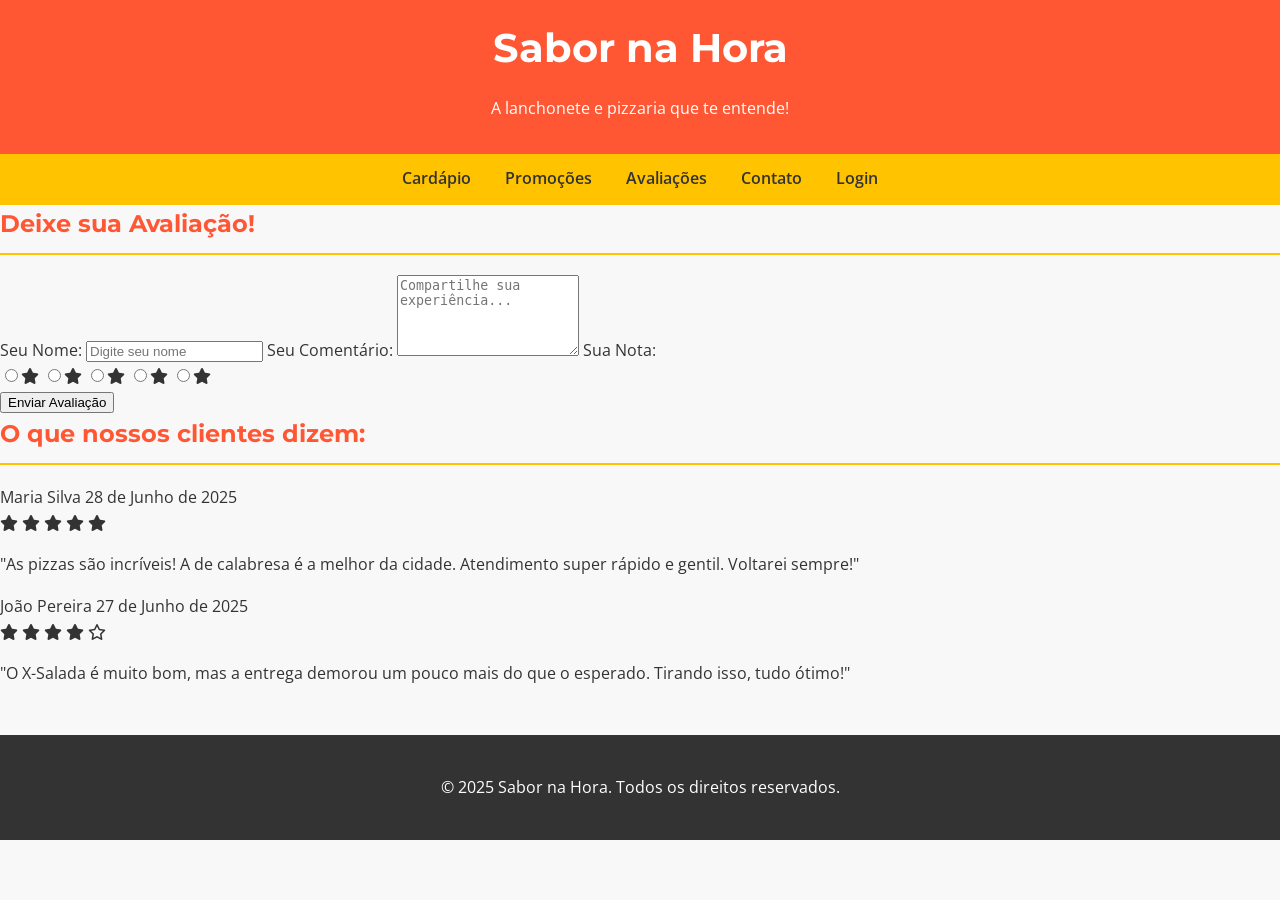
==== avaliacoes.html @ d3ab957b "Create avaliacoes.html" ====
<!DOCTYPE html>
<html lang="pt-BR">
<head>
    <meta charset="UTF-8">
    <meta name="viewport" content="width=device-width, initial-scale=1.0">
    <title>Sabor na Hora - Avaliações</title>
    <link rel="stylesheet" href="style.css">
    <link href="https://fonts.googleapis.com/css2?family=Montserrat:wght@400;700&family=Open+Sans:wght@400;600&display=swap" rel="stylesheet">
    <link rel="stylesheet" href="https://cdnjs.cloudflare.com/ajax/libs/font-awesome/6.0.0-beta3/css/all.min.css"> </head>
<body>
    <header>
        <h1>Sabor na Hora</h1>
        <p>A lanchonete e pizzaria que te entende!</p>
    </header>

    <nav>
        <ul>
            <li><a href="index.html#cardapio">Cardápio</a></li>
            <li><a href="index.html#promocoes">Promoções</a></li>
            <li><a href="avaliacoes.html">Avaliações</a></li>
            <li><a href="index.html#contato">Contato</a></li>
            <li><a href="index.html#login">Login</a></li>
        </ul>
    </nav>

    <div class="reviews-section">
        <h2>Deixe sua Avaliação!</h2>
        <div class="review-form">
            <label for="reviewerName">Seu Nome:</label>
            <input type="text" id="reviewerName" placeholder="Digite seu nome" required>

            <label for="reviewComment">Seu Comentário:</label>
            <textarea id="reviewComment" placeholder="Compartilhe sua experiência..." rows="5" required></textarea>

            <label>Sua Nota:</label>
            <div class="rating-stars">
                <input type="radio" id="star5" name="rating" value="5"><label for="star5" class="fa-solid fa-star"></label>
                <input type="radio" id="star4" name="rating" value="4"><label for="star4" class="fa-solid fa-star"></label>
                <input type="radio" id="star3" name="rating" value="3"><label for="star3" class="fa-solid fa-star"></label>
                <input type="radio" id="star2" name="rating" value="2"><label for="star2" class="fa-solid fa-star"></label>
                <input type="radio" id="star1" name="rating" value="1"><label for="star1" class="fa-solid fa-star"></label>
            </div>

            <button class="submit-review-btn">Enviar Avaliação</button>
        </div>

        <h2>O que nossos clientes dizem:</h2>
        <div id="existing-reviews">
            <div class="review-item">
                <div class="review-header">
                    <span class="reviewer-name">Maria Silva</span>
                    <span class="review-date">28 de Junho de 2025</span>
                </div>
                <div class="review-rating">
                    <span class="star fa-solid fa-star"></span>
                    <span class="star fa-solid fa-star"></span>
                    <span class="star fa-solid fa-star"></span>
                    <span class="star fa-solid fa-star"></span>
                    <span class="star fa-solid fa-star"></span>
                </div>
                <p class="review-comment">"As pizzas são incríveis! A de calabresa é a melhor da cidade. Atendimento super rápido e gentil. Voltarei sempre!"</p>
            </div>

            <div class="review-item">
                <div class="review-header">
                    <span class="reviewer-name">João Pereira</span>
                    <span class="review-date">27 de Junho de 2025</span>
                </div>
                <div class="review-rating">
                    <span class="star fa-solid fa-star"></span>
                    <span class="star fa-solid fa-star"></span>
                    <span class="star fa-solid fa-star"></span>
                    <span class="star fa-solid fa-star"></span>
                    <span class="star fa-regular fa-star"></span> </div>
                <p class="review-comment">"O X-Salada é muito bom, mas a entrega demorou um pouco mais do que o esperado. Tirando isso, tudo ótimo!"</p>
            </div>
        </div>
    </div>

    <footer>
        <p>&copy; 2025 Sabor na Hora. Todos os direitos reservados.</p>
    </footer>

    <script>
        // Lógica JavaScript SIMULADA para envio de avaliação
        document.querySelector('.submit-review-btn').addEventListener('click', () => {
            const name = document.getElementById('reviewerName').value;
            const comment = document.getElementById('reviewComment').value;
            const rating = document.querySelector('input[name="rating"]:checked');

            if (name && comment && rating) {
                alert(`Avaliação de ${name} com nota ${rating.value} enviada! (Em um sistema real, isso seria salvo no backend)`);
                // Em um sistema real, os dados seriam enviados para o backend
                document.getElementById('reviewerName').value = '';
                document.getElementById('reviewComment').value = '';
                if (rating) rating.checked = false; // Desmarca a estrela
                // O ideal seria recarregar as avaliações do backend
            } else {
                alert('Por favor, preencha todos os campos e selecione uma nota para a avaliação.');
            }
        });
    </script>
</body>
</html>
---- style.css ----
/* Estilos CSS */
:root {
    --cor-principal: #FF5733; /* Laranja avermelhado, vibrante */
    --cor-secundaria: #FFC300; /* Amarelo quente */
    --cor-fundo: #F8F8F8; /* Cinza claro, quase branco */
    --cor-texto: #333; /* Cinza escuro para texto */
    --cor-card-fundo: #FFF; /* Branco para cards */
    --sombra-leve: 0 4px 8px rgba(0,0,0,0.1);
}

body {
    font-family: 'Open Sans', sans-serif;
    margin: 0;
    padding: 0;
    background-color: var(--cor-fundo);
    color: var(--cor-texto);
    line-height: 1.6;
}

header {
    background-color: var(--cor-principal);
    color: white;
    padding: 1rem 0;
    text-align: center;
    box-shadow: var(--sombra-leve);
}

header h1 {
    font-family: 'Montserrat', sans-serif;
    margin: 0;
    font-size: 2.5rem;
}

nav {
    background-color: var(--cor-secundaria);
    padding: 0.8rem 0;
    text-align: center;
}

nav ul {
    list-style: none;
    padding: 0;
    margin: 0;
}

nav ul li {
    display: inline-block;
    margin: 0 15px;
}

nav ul li a {
    color: var(--cor-texto);
    text-decoration: none;
    font-weight: 600;
    transition: color 0.3s ease;
}

nav ul li a:hover {
    color: var(--cor-principal);
}

.container {
    width: 90%;
    max-width: 1200px;
    margin: 2rem auto;
    display: flex;
    flex-wrap: wrap;
    gap: 20px;
}

.main-content {
    flex: 3;
    min-width: 60%;
}

.sidebar {
    flex: 1;
    min-width: 300px;
    background-color: var(--cor-card-fundo);
    padding: 20px;
    border-radius: 8px;
    box-shadow: var(--sombra-leve);
    position: sticky;
    top: 20px; /* Para fixar a barra lateral na rolagem */
}

h2 {
    font-family: 'Montserrat', sans-serif;
    color: var(--cor-principal);
    border-bottom: 2px solid var(--cor-secundaria);
    padding-bottom: 10px;
    margin-top: 0;
}

.category {
    margin-bottom: 30px;
}

.menu-item {
    display: flex;
    background-color: var(--cor-card-fundo);
    margin-bottom: 15px;
    padding: 15px;
    border-radius: 8px;
    box-shadow: var(--sombra-leve);
    align-items: center;
    gap: 15px;
}

.menu-item img {
    width: 100px;
    height: 100px;
    object-fit: cover;
    border-radius: 4px;
}

.item-details {
    flex-grow: 1;
}

.item-details h3 {
    margin: 0 0 5px 0;
    color: var(--cor-texto);
}

.item-details p {
    margin: 0 0 10px 0;
    font-size: 0.9em;
    color: #666;
}

.item-price {
    font-weight: bold;
    color: var(--cor-principal);
    font-size: 1.1em;
    text-align: right;
    white-space: nowrap; /* Impede que o preço quebre linha */
}

.add-to-cart-btn {
    background-color: var(--cor-principal);
    color: white;
    border: none;
    padding: 8px 15px;
    border-radius: 5px;
    cursor: pointer;
    font-size: 0.9em;
    transition: background-color 0.3s ease;
}

.add-to-cart-btn:hover {
    background-color: #e04a2c;
}

.cart-item {
    display: flex;
    justify-content: space-between;
    align-items: center;
    margin-bottom: 10px;
    padding-bottom: 10px;
    border-bottom: 1px dashed #eee;
}

.cart-item:last-child {
    border-bottom: none;
}

.cart-total {
    text-align: right;
    font-size: 1.2em;
    font-weight: bold;
    margin-top: 20px;
    color: var(--cor-principal);
}

.checkout-btn {
    background-color: var(--cor-principal);
    color: white;
    border: none;
    width: 100%;
    padding: 15px;
    border-radius: 8px;
    cursor: pointer;
    font-size: 1.1em;
    font-weight: bold;
    margin-top: 20px;
    transition: background-color 0.3s ease;
}

.checkout-btn:hover {
    background-color: #e04a2c;
}

footer {
    background-color: var(--cor-texto);
    color: white;
    text-align: center;
    padding: 1.5rem 0;
    margin-top: 3rem;
}

/* Responsividade Básica */
@media (max-width: 768px) {
    .container {
        flex-direction: column;
        margin: 1rem auto;
    }
    .main-content, .sidebar {
        min-width: 100%;
    }
    .sidebar {
        position: static; /* Desativar sticky em telas pequenas */
        margin-top: 20px;
    }
    header h1 {
        font-size: 2rem;
    }
}
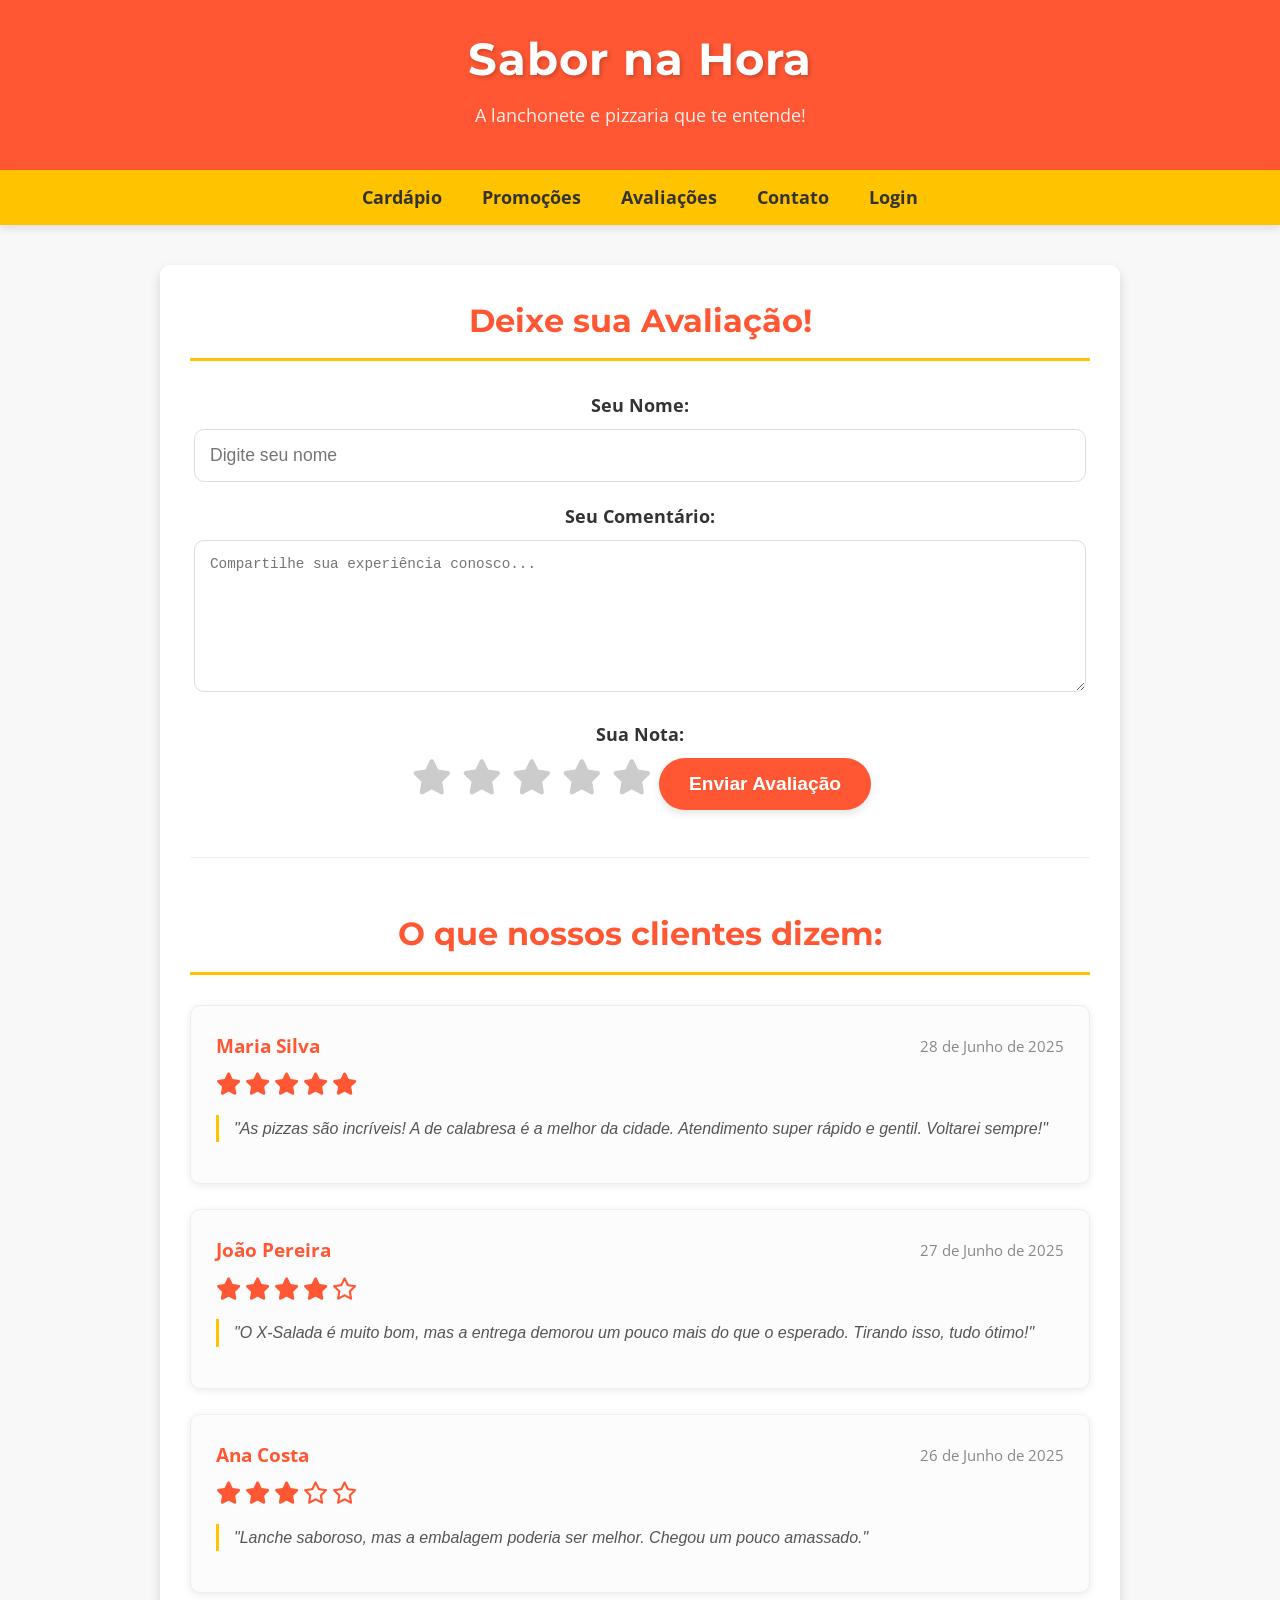
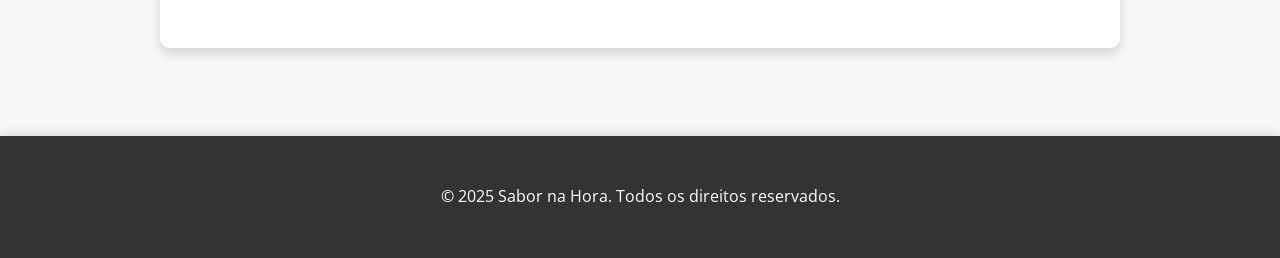
==== commit eb3f9450: "Update avaliacoes.html" ====
--- a/avaliacoes.html
+++ b/avaliacoes.html
@@ -30,7 +30,7 @@
             <input type="text" id="reviewerName" placeholder="Digite seu nome" required>
 
             <label for="reviewComment">Seu Comentário:</label>
-            <textarea id="reviewComment" placeholder="Compartilhe sua experiência..." rows="5" required></textarea>
+            <textarea id="reviewComment" placeholder="Compartilhe sua experiência conosco..." rows="5" required></textarea>
 
             <label>Sua Nota:</label>
             <div class="rating-stars">
@@ -74,6 +74,21 @@
                     <span class="star fa-regular fa-star"></span> </div>
                 <p class="review-comment">"O X-Salada é muito bom, mas a entrega demorou um pouco mais do que o esperado. Tirando isso, tudo ótimo!"</p>
             </div>
+
+            <div class="review-item">
+                <div class="review-header">
+                    <span class="reviewer-name">Ana Costa</span>
+                    <span class="review-date">26 de Junho de 2025</span>
+                </div>
+                <div class="review-rating">
+                    <span class="star fa-solid fa-star"></span>
+                    <span class="star fa-solid fa-star"></span>
+                    <span class="star fa-solid fa-star"></span>
+                    <span class="star fa-regular fa-star"></span>
+                    <span class="star fa-regular fa-star"></span>
+                </div>
+                <p class="review-comment">"Lanche saboroso, mas a embalagem poderia ser melhor. Chegou um pouco amassado."</p>
+            </div>
         </div>
     </div>
 
@@ -86,14 +101,15 @@
         document.querySelector('.submit-review-btn').addEventListener('click', () => {
             const name = document.getElementById('reviewerName').value;
             const comment = document.getElementById('reviewComment').value;
-            const rating = document.querySelector('input[name="rating"]:checked');
+            const ratingInput = document.querySelector('input[name="rating"]:checked');
+            const ratingValue = ratingInput ? ratingInput.value : null;
 
-            if (name && comment && rating) {
-                alert(`Avaliação de ${name} com nota ${rating.value} enviada! (Em um sistema real, isso seria salvo no backend)`);
+            if (name && comment && ratingValue) {
+                alert(`Avaliação de ${name} com nota ${ratingValue} enviada! (Em um sistema real, isso seria salvo no backend)`);
                 // Em um sistema real, os dados seriam enviados para o backend
                 document.getElementById('reviewerName').value = '';
                 document.getElementById('reviewComment').value = '';
-                if (rating) rating.checked = false; // Desmarca a estrela
+                if (ratingInput) ratingInput.checked = false; // Desmarca a estrela
                 // O ideal seria recarregar as avaliações do backend
             } else {
                 alert('Por favor, preencha todos os campos e selecione uma nota para a avaliação.');
--- a/style.css
+++ b/style.css
@@ -1,4 +1,4 @@
-/* Estilos CSS */
+/* Variáveis de cores e sombras */
 :root {
     --cor-principal: #FF5733; /* Laranja avermelhado, vibrante */
     --cor-secundaria: #FFC300; /* Amarelo quente */
@@ -6,8 +6,11 @@
     --cor-texto: #333; /* Cinza escuro para texto */
     --cor-card-fundo: #FFF; /* Branco para cards */
     --sombra-leve: 0 4px 8px rgba(0,0,0,0.1);
-}
-
+    --sombra-media: 0 6px 12px rgba(0,0,0,0.15);
+    --sombra-forte: 0 10px 20px rgba(0,0,0,0.2);
+}
+
+/* Estilos globais do corpo */
 body {
     font-family: 'Open Sans', sans-serif;
     margin: 0;
@@ -15,103 +18,149 @@
     background-color: var(--cor-fundo);
     color: var(--cor-texto);
     line-height: 1.6;
-}
-
+    display: flex;
+    flex-direction: column;
+    min-height: 100vh; /* Garante que o footer fique no final */
+}
+
+/* Cabeçalho */
 header {
     background-color: var(--cor-principal);
     color: white;
-    padding: 1rem 0;
+    padding: 1.5rem 0;
     text-align: center;
-    box-shadow: var(--sombra-leve);
+    box-shadow: var(--sombra-media);
 }
 
 header h1 {
     font-family: 'Montserrat', sans-serif;
     margin: 0;
-    font-size: 2.5rem;
-}
-
+    font-size: 2.8rem;
+    letter-spacing: 1px;
+    text-shadow: 2px 2px 4px rgba(0,0,0,0.2);
+}
+
+header p {
+    margin-top: 5px;
+    font-size: 1.1rem;
+    opacity: 0.9;
+}
+
+/* Navegação */
 nav {
     background-color: var(--cor-secundaria);
     padding: 0.8rem 0;
     text-align: center;
+    box-shadow: var(--sombra-leve);
 }
 
 nav ul {
     list-style: none;
     padding: 0;
     margin: 0;
+    display: flex;
+    justify-content: center;
+    flex-wrap: wrap;
 }
 
 nav ul li {
-    display: inline-block;
-    margin: 0 15px;
+    margin: 0 20px;
 }
 
 nav ul li a {
     color: var(--cor-texto);
     text-decoration: none;
-    font-weight: 600;
-    transition: color 0.3s ease;
+    font-weight: 700;
+    font-size: 1.1rem;
+    padding: 5px 0;
+    transition: color 0.3s ease, border-bottom 0.3s ease;
 }
 
 nav ul li a:hover {
     color: var(--cor-principal);
-}
-
+    border-bottom: 2px solid var(--cor-principal);
+}
+
+/* Container principal (para cardápio e carrinho) */
 .container {
     width: 90%;
-    max-width: 1200px;
-    margin: 2rem auto;
+    max-width: 1300px;
+    margin: 2.5rem auto;
     display: flex;
     flex-wrap: wrap;
-    gap: 20px;
-}
-
+    gap: 30px;
+    flex-grow: 1;
+}
+
+/* Barra Lateral (Meu Pedido) - AGORA À ESQUERDA */
+.sidebar {
+    flex: 1;
+    min-width: 320px;
+    background-color: var(--cor-card-fundo);
+    padding: 25px;
+    border-radius: 10px;
+    box-shadow: var(--sombra-media);
+    position: sticky;
+    top: 30px;
+    align-self: flex-start;
+    order: -1; /* Coloca a sidebar à esquerda em layouts flexíveis */
+    animation: fadeIn 0.8s ease-out; /* Adiciona uma pequena animação */
+}
+
+/* Conteúdo Principal (Cardápio) */
 .main-content {
     flex: 3;
-    min-width: 60%;
-}
-
-.sidebar {
-    flex: 1;
-    min-width: 300px;
-    background-color: var(--cor-card-fundo);
-    padding: 20px;
-    border-radius: 8px;
-    box-shadow: var(--sombra-leve);
-    position: sticky;
-    top: 20px; /* Para fixar a barra lateral na rolagem */
-}
-
+    min-width: 65%;
+}
+
+/* Animação para elementos que aparecem */
+@keyframes fadeIn {
+    from { opacity: 0; transform: translateY(10px); }
+    to { opacity: 1; transform: translateY(0); }
+}
+
+/* Títulos das seções */
 h2 {
     font-family: 'Montserrat', sans-serif;
     color: var(--cor-principal);
-    border-bottom: 2px solid var(--cor-secundaria);
-    padding-bottom: 10px;
+    border-bottom: 3px solid var(--cor-secundaria);
+    padding-bottom: 12px;
     margin-top: 0;
-}
-
+    font-size: 2rem;
+    text-align: center; /* Centraliza títulos */
+    margin-bottom: 30px;
+}
+
+/* Categorias do cardápio */
 .category {
-    margin-bottom: 30px;
-}
-
+    margin-bottom: 40px;
+}
+
+/* Itens do menu */
 .menu-item {
     display: flex;
     background-color: var(--cor-card-fundo);
-    margin-bottom: 15px;
-    padding: 15px;
-    border-radius: 8px;
+    margin-bottom: 20px;
+    padding: 20px;
+    border-radius: 10px;
     box-shadow: var(--sombra-leve);
     align-items: center;
-    gap: 15px;
+    gap: 20px;
+    transition: transform 0.2s ease, box-shadow 0.2s ease;
+}
+
+.menu-item:hover {
+    transform: translateY(-5px);
+    box-shadow: var(--sombra-media);
 }
 
 .menu-item img {
-    width: 100px;
-    height: 100px;
+    width: 120px;
+    height: 120px;
     object-fit: cover;
-    border-radius: 4px;
+    border-radius: 8px;
+    border: 1px solid #eee;
+    flex-shrink: 0; /* Impede a imagem de encolher */
 }
 
 .item-details {
@@ -119,46 +168,60 @@
 }
 
 .item-details h3 {
-    margin: 0 0 5px 0;
+    margin: 0 0 8px 0;
     color: var(--cor-texto);
+    font-size: 1.4rem;
 }
 
 .item-details p {
-    margin: 0 0 10px 0;
-    font-size: 0.9em;
+    margin: 0 0 12px 0;
+    font-size: 1em;
     color: #666;
 }
 
 .item-price {
     font-weight: bold;
     color: var(--cor-principal);
-    font-size: 1.1em;
+    font-size: 1.3em;
     text-align: right;
-    white-space: nowrap; /* Impede que o preço quebre linha */
-}
-
-.add-to-cart-btn {
+    white-space: nowrap;
+    min-width: 80px;
+}
+
+/* Botões de ação */
+.add-to-cart-btn, .checkout-btn, .submit-review-btn {
     background-color: var(--cor-principal);
     color: white;
     border: none;
-    padding: 8px 15px;
-    border-radius: 5px;
+    padding: 10px 20px;
+    border-radius: 8px;
     cursor: pointer;
-    font-size: 0.9em;
-    transition: background-color 0.3s ease;
-}
-
-.add-to-cart-btn:hover {
+    font-size: 1em;
+    font-weight: bold;
+    transition: background-color 0.3s ease, transform 0.1s ease;
+}
+
+.add-to-cart-btn:hover, .checkout-btn:hover, .submit-review-btn:hover {
     background-color: #e04a2c;
-}
-
+    transform: translateY(-2px);
+}
+
+.checkout-btn {
+    width: 100%;
+    padding: 18px;
+    margin-top: 25px;
+    font-size: 1.2em;
+}
+
+/* Itens do carrinho */
 .cart-item {
     display: flex;
     justify-content: space-between;
     align-items: center;
-    margin-bottom: 10px;
-    padding-bottom: 10px;
-    border-bottom: 1px dashed #eee;
+    margin-bottom: 12px;
+    padding-bottom: 12px;
+    border-bottom: 1px dashed #ddd;
+    font-size: 1.05em;
 }
 
 .cart-item:last-child {
@@ -167,52 +230,320 @@
 
 .cart-total {
     text-align: right;
-    font-size: 1.2em;
+    font-size: 1.5em;
     font-weight: bold;
-    margin-top: 20px;
+    margin-top: 25px;
     color: var(--cor-principal);
-}
-
-.checkout-btn {
+    padding-top: 15px;
+    border-top: 2px solid var(--cor-secundaria);
+}
+
+/* Barra de Pesquisa MELHORADA */
+.search-bar {
+    margin-bottom: 40px;
+    display: flex;
+    position: relative; /* Para posicionar o ícone */
+    box-shadow: var(--sombra-leve);
+    border-radius: 10px;
+    overflow: hidden; /* Garante que a sombra fique dentro do limite */
+}
+
+.search-bar input[type="text"] {
+    flex-grow: 1;
+    padding: 15px 50px 15px 20px; /* Padding para o ícone */
+    border: none; /* Remove borda padrão */
+    font-size: 1.1em;
+    background-color: var(--cor-card-fundo);
+    color: var(--cor-texto);
+}
+
+.search-bar input[type="text"]::placeholder {
+    color: #999;
+}
+
+.search-bar input[type="text"]:focus {
+    outline: none;
+    box-shadow: inset 0 0 0 2px var(--cor-principal); /* Borda interna no foco */
+}
+
+.search-bar button {
     background-color: var(--cor-principal);
     color: white;
     border: none;
-    width: 100%;
-    padding: 15px;
-    border-radius: 8px;
+    padding: 15px 25px;
     cursor: pointer;
     font-size: 1.1em;
     font-weight: bold;
-    margin-top: 20px;
     transition: background-color 0.3s ease;
-}
-
-.checkout-btn:hover {
+    display: flex;
+    align-items: center;
+    justify-content: center;
+}
+
+.search-bar button:hover {
     background-color: #e04a2c;
 }
 
+/* Ícone de pesquisa dentro do input (opcional, mas legal!) */
+.search-bar .fa-search {
+    position: absolute;
+    right: 80px; /* Ajusta conforme o padding do botão */
+    top: 50%;
+    transform: translateY(-50%);
+    color: #999;
+    font-size: 1.2em;
+    pointer-events: none; /* Garante que o clique passe para o input */
+}
+.search-bar button .fa-search { /* Ícone dentro do botão, se preferir */
+    position: static;
+    transform: none;
+    margin-right: 8px;
+    color: white;
+}
+
+
+/* Estilos para a página de Avaliações MELHORADOS */
+.reviews-section {
+    width: 90%;
+    max-width: 900px;
+    margin: 2.5rem auto;
+    background-color: var(--cor-card-fundo);
+    padding: 30px;
+    border-radius: 10px;
+    box-shadow: var(--sombra-media);
+    flex-grow: 1;
+}
+
+.review-form {
+    margin-bottom: 50px;
+    padding-bottom: 40px;
+    border-bottom: 1px solid #eee;
+    text-align: center; /* Centraliza o formulário */
+}
+
+.review-form label {
+    display: block;
+    margin-bottom: 10px;
+    font-weight: bold;
+    color: var(--cor-texto);
+    font-size: 1.1em;
+}
+
+.review-form input[type="text"],
+.review-form textarea {
+    width: calc(100% - 40px); /* Ajusta o padding e borda */
+    padding: 15px;
+    margin-bottom: 20px;
+    border: 1px solid #ddd;
+    border-radius: 10px;
+    font-size: 1.1em;
+    transition: border-color 0.3s ease, box-shadow 0.3s ease;
+}
+
+.review-form input[type="text"]:focus,
+.review-form textarea:focus {
+    border-color: var(--cor-principal);
+    box-shadow: 0 0 0 3px rgba(255, 87, 51, 0.2);
+    outline: none;
+}
+
+.review-form textarea {
+    resize: vertical;
+    min-height: 120px;
+}
+
+.rating-stars {
+    margin-bottom: 20px;
+    display: inline-block; /* Para centralizar as estrelas */
+}
+
+.rating-stars label {
+    display: inline-block;
+    cursor: pointer;
+    font-size: 2.2em; /* Estrelas maiores */
+    color: #ccc; /* Estrela vazia */
+    margin: 0 3px;
+    transition: color 0.2s ease;
+}
+
+.rating-stars label:hover,
+.rating-stars label:hover ~ label,
+.rating-stars input[type="radio"]:checked ~ label {
+    color: var(--cor-principal); /* Estrela preenchida */
+}
+
+/* Esconder os radios padrão */
+.rating-stars input[type="radio"] {
+    display: none;
+}
+
+.submit-review-btn {
+    padding: 15px 30px;
+    font-size: 1.2em;
+    border-radius: 50px; /* Botão mais arredondado */
+    box-shadow: var(--sombra-leve);
+}
+
+
+.review-item {
+    background-color: #fcfcfc;
+    border: 1px solid #eee;
+    border-radius: 10px;
+    padding: 25px;
+    margin-bottom: 25px;
+    box-shadow: 0 2px 8px rgba(0,0,0,0.08);
+    animation: fadeIn 0.8s ease-out;
+}
+
+.review-header {
+    display: flex;
+    justify-content: space-between;
+    align-items: center;
+    margin-bottom: 12px;
+}
+
+.reviewer-name {
+    font-weight: bold;
+    color: var(--cor-principal);
+    font-size: 1.2em;
+    text-transform: capitalize; /* Primeira letra maiúscula */
+}
+
+.review-date {
+    font-size: 0.95em;
+    color: #888;
+}
+
+.review-rating {
+    margin-bottom: 10px;
+}
+.review-rating .star {
+    color: var(--cor-principal);
+    font-size: 1.4em;
+}
+
+.review-comment {
+    margin-top: 15px;
+    color: #555;
+    line-height: 1.7;
+    border-left: 3px solid var(--cor-secundaria);
+    padding-left: 15px;
+    font-style: italic;
+}
+
+/* Rodapé */
 footer {
     background-color: var(--cor-texto);
     color: white;
     text-align: center;
-    padding: 1.5rem 0;
+    padding: 2rem 0;
     margin-top: 3rem;
-}
-
-/* Responsividade Básica */
-@media (max-width: 768px) {
+    box-shadow: 0 -4px 8px rgba(0,0,0,0.1);
+}
+
+/* Responsividade Aprimorada */
+@media (max-width: 1024px) {
     .container {
         flex-direction: column;
-        margin: 1rem auto;
+        gap: 25px;
+        margin: 1.5rem auto;
     }
     .main-content, .sidebar {
         min-width: 100%;
     }
     .sidebar {
-        position: static; /* Desativar sticky em telas pequenas */
-        margin-top: 20px;
+        position: static; /* Desativa sticky em telas menores */
+        margin-top: 0;
+        order: -1; /* Coloca a barra lateral antes do conteúdo principal em mobile */
     }
     header h1 {
-        font-size: 2rem;
-    }
-}
+        font-size: 2.2rem;
+    }
+    nav ul {
+        flex-direction: column;
+        gap: 10px;
+    }
+    nav ul li {
+        margin: 0;
+    }
+    nav ul li a {
+        padding: 5px 0;
+        display: block;
+    }
+    .menu-item {
+        flex-direction: column; /* Coloca imagem e detalhes em coluna */
+        text-align: center;
+    }
+    .menu-item img {
+        margin-bottom: 15px;
+    }
+    .item-details {
+        text-align: center; /* Centraliza o texto do item */
+    }
+    .item-price {
+        width: 100%;
+        text-align: center;
+        margin-top: 10px;
+    }
+    .add-to-cart-btn {
+        width: 100%;
+        margin-top: 10px;
+    }
+    .search-bar {
+        flex-direction: column;
+    }
+    .search-bar input[type="text"] {
+        padding-right: 20px; /* Remove padding extra para o ícone */
+    }
+    .search-bar .fa-search {
+        right: 20px; /* Ajusta ícone para o canto direito */
+    }
+    .search-bar button {
+        width: 100%;
+        margin-top: 10px;
+    }
+    .reviews-section {
+        padding: 20px;
+    }
+    .review-form input[type="text"],
+    .review-form textarea {
+        width: calc(100% - 30px);
+    }
+}
+
+@media (max-width: 600px) {
+    header h1 {
+        font-size: 1.8rem;
+    }
+    header p {
+        font-size: 1em;
+    }
+    h2 {
+        font-size: 1.6rem;
+    }
+    .menu-item {
+        padding: 15px;
+        gap: 10px;
+    }
+    .menu-item img {
+        width: 80px;
+        height: 80px;
+    }
+    .item-details h3 {
+        font-size: 1.2rem;
+    }
+    .item-price {
+        font-size: 1.1em;
+    }
+    .add-to-cart-btn, .checkout-btn, .submit-review-btn {
+        padding: 10px 15px;
+        font-size: 0.9em;
+    }
+    .review-form input[type="text"],
+    .review-form textarea {
+        width: calc(100% - 20px);
+    }
+    .rating-stars label {
+        font-size: 1.8em; /* Estrelas menores em telas muito pequenas */
+    }
+}
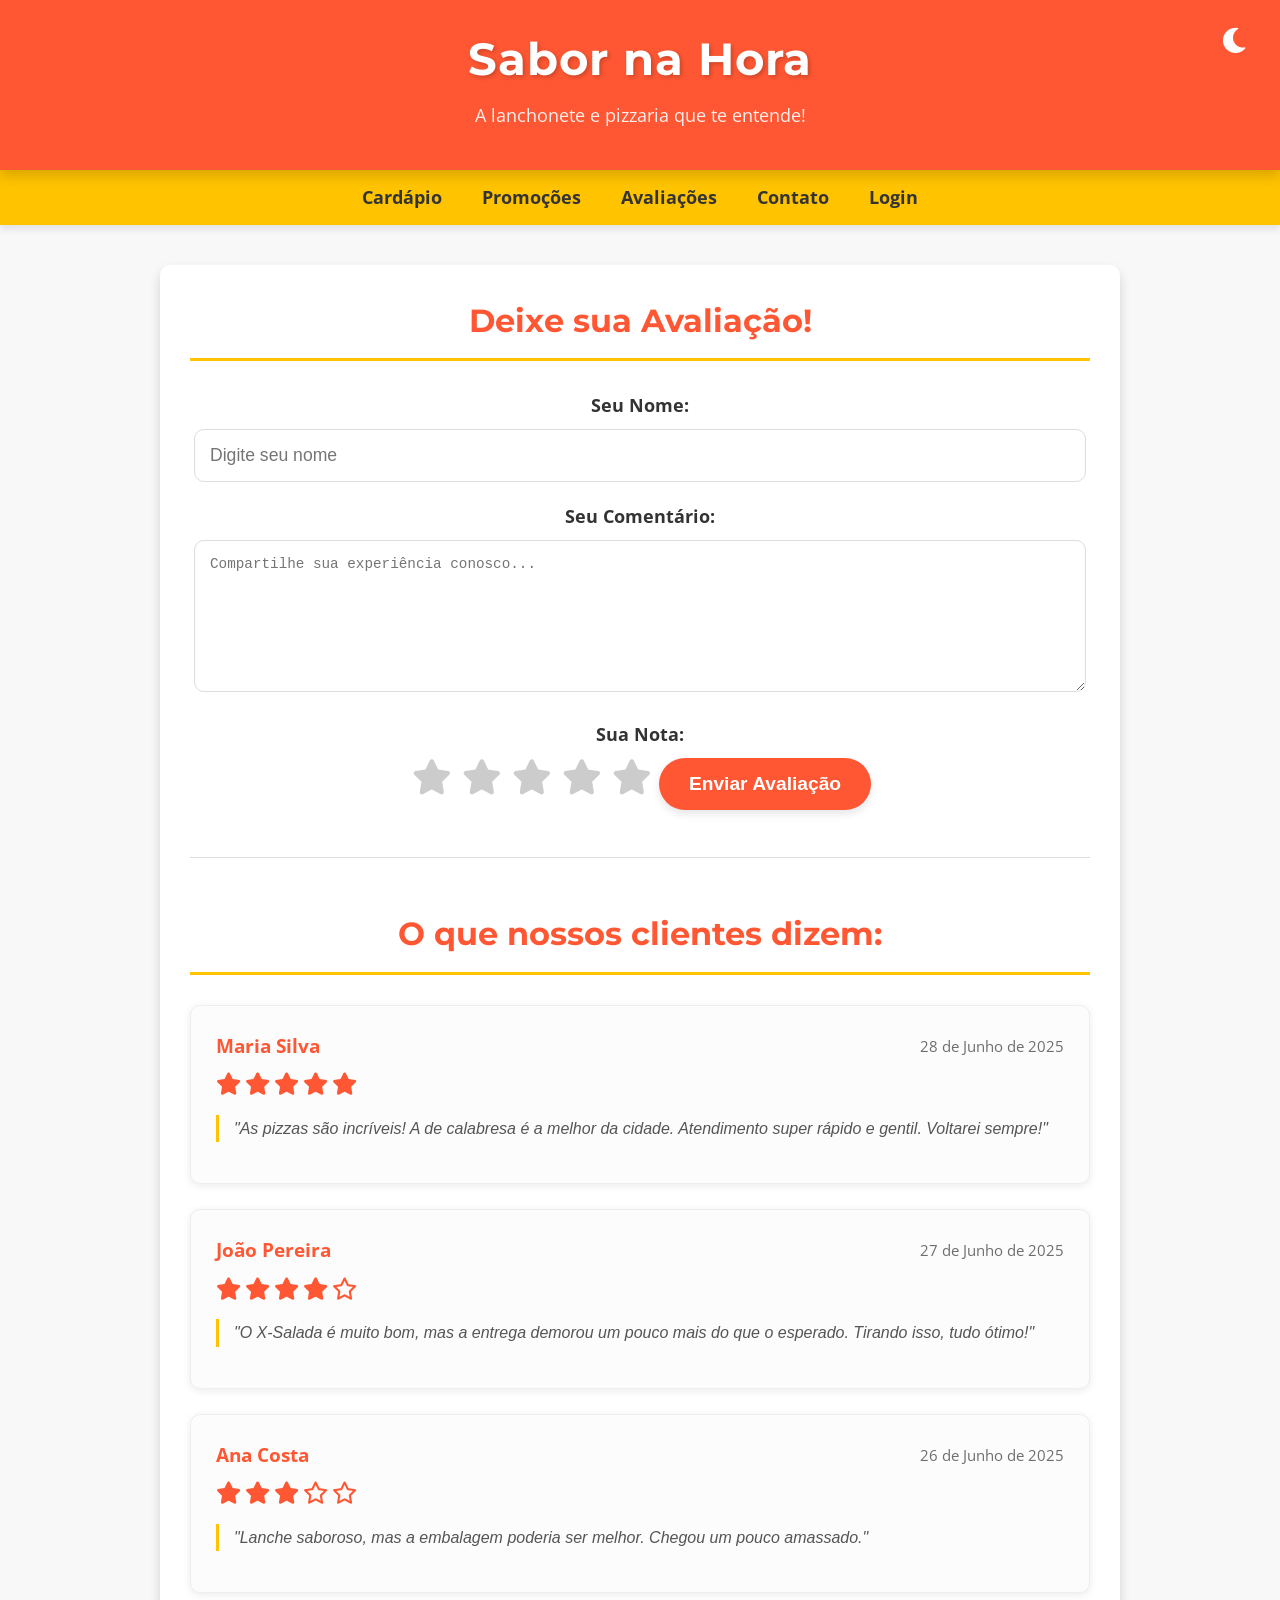
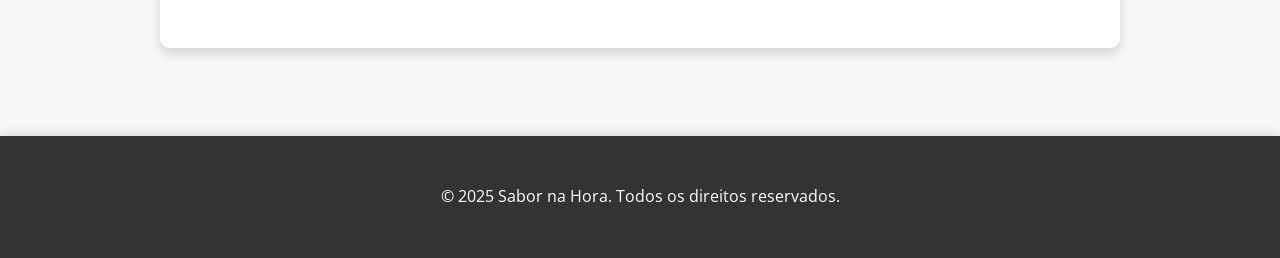
==== commit 9a26bbad: "Update avaliacoes.html" ====
--- a/avaliacoes.html
+++ b/avaliacoes.html
@@ -6,11 +6,15 @@
     <title>Sabor na Hora - Avaliações</title>
     <link rel="stylesheet" href="style.css">
     <link href="https://fonts.googleapis.com/css2?family=Montserrat:wght@400;700&family=Open+Sans:wght@400;600&display=swap" rel="stylesheet">
-    <link rel="stylesheet" href="https://cdnjs.cloudflare.com/ajax/libs/font-awesome/6.0.0-beta3/css/all.min.css"> </head>
+    <link rel="stylesheet" href="https://cdnjs.cloudflare.com/ajax/libs/font-awesome/6.0.0-beta3/css/all.min.css">
+</head>
 <body>
     <header>
         <h1>Sabor na Hora</h1>
         <p>A lanchonete e pizzaria que te entende!</p>
+        <button id="theme-toggle" class="theme-toggle-btn" aria-label="Alternar tema escuro/claro">
+            <i class="fas fa-moon"></i>
+        </button>
     </header>
 
     <nav>
@@ -71,7 +75,8 @@
                     <span class="star fa-solid fa-star"></span>
                     <span class="star fa-solid fa-star"></span>
                     <span class="star fa-solid fa-star"></span>
-                    <span class="star fa-regular fa-star"></span> </div>
+                    <span class="star fa-regular fa-star"></span>
+                </div>
                 <p class="review-comment">"O X-Salada é muito bom, mas a entrega demorou um pouco mais do que o esperado. Tirando isso, tudo ótimo!"</p>
             </div>
 
@@ -97,22 +102,97 @@
     </footer>
 
     <script>
-        // Lógica JavaScript SIMULADA para envio de avaliação
+        // Lógica JavaScript para o tema escuro (replicada para todas as páginas)
+        const themeToggleBtn = document.getElementById('theme-toggle');
+        const body = document.body;
+        const themeIcon = themeToggleBtn.querySelector('i');
+
+        const savedTheme = localStorage.getItem('theme');
+        if (savedTheme) {
+            body.classList.add(savedTheme);
+            if (savedTheme === 'dark-theme') {
+                themeIcon.classList.remove('fa-moon');
+                themeIcon.classList.add('fa-sun');
+            }
+        }
+
+        themeToggleBtn.addEventListener('click', () => {
+            body.classList.toggle('dark-theme');
+            if (body.classList.contains('dark-theme')) {
+                localStorage.setItem('theme', 'dark-theme');
+                themeIcon.classList.remove('fa-moon');
+                themeIcon.classList.add('fa-sun');
+            } else {
+                localStorage.setItem('theme', '');
+                themeIcon.classList.remove('fa-sun');
+                themeIcon.classList.add('fa-moon');
+            }
+        });
+
+        // Lógica JavaScript para enviar e exibir avaliações
         document.querySelector('.submit-review-btn').addEventListener('click', () => {
-            const name = document.getElementById('reviewerName').value;
-            const comment = document.getElementById('reviewComment').value;
+            const name = document.getElementById('reviewerName').value.trim();
+            const comment = document.getElementById('reviewComment').value.trim();
             const ratingInput = document.querySelector('input[name="rating"]:checked');
-            const ratingValue = ratingInput ? ratingInput.value : null;
-
-            if (name && comment && ratingValue) {
-                alert(`Avaliação de ${name} com nota ${ratingValue} enviada! (Em um sistema real, isso seria salvo no backend)`);
-                // Em um sistema real, os dados seriam enviados para o backend
+            const ratingValue = ratingInput ? parseInt(ratingInput.value) : 0;
+
+            if (name && comment && ratingValue > 0) {
+                // Em um sistema real, aqui você enviaria os dados para o backend.
+                // Por enquanto, vamos simular a exibição localmente.
+
+                const reviewContainer = document.getElementById('existing-reviews');
+                const newReview = document.createElement('div');
+                newReview.classList.add('review-item');
+
+                // Data atual para a avaliação
+                const today = new Date();
+                const options = { day: '2-digit', month: 'long', year: 'numeric' };
+                const formattedDate = today.toLocaleDateString('pt-BR', options);
+
+                let starsHtml = '';
+                for (let i = 0; i < 5; i++) {
+                    if (i < ratingValue) {
+                        starsHtml += '<span class="star fa-solid fa-star"></span>';
+                    } else {
+                        starsHtml += '<span class="star fa-regular fa-star"></span>';
+                    }
+                }
+
+                newReview.innerHTML = `
+                    <div class="review-header">
+                        <span class="reviewer-name">${name}</span>
+                        <span class="review-date">${formattedDate}</span>
+                    </div>
+                    <div class="review-rating">
+                        ${starsHtml}
+                    </div>
+                    <p class="review-comment">"${comment}"</p>
+                `;
+
+                // Adiciona a nova avaliação no topo
+                reviewContainer.prepend(newReview);
+
+                // Limpa o formulário
                 document.getElementById('reviewerName').value = '';
                 document.getElementById('reviewComment').value = '';
-                if (ratingInput) ratingInput.checked = false; // Desmarca a estrela
-                // O ideal seria recarregar as avaliações do backend
+                if (ratingInput) ratingInput.checked = false;
+
+                alert('Sua avaliação foi enviada com sucesso! (Visualização local)');
             } else {
-                alert('Por favor, preencha todos os campos e selecione uma nota para a avaliação.');
+                alert('Por favor, preencha seu nome, comentário e selecione uma nota para a avaliação.');
+            }
+        });
+
+        // Lógica para carregar o tema da página principal
+        document.addEventListener('DOMContentLoaded', () => {
+            const savedTheme = localStorage.getItem('theme');
+            if (savedTheme) {
+                document.body.classList.add(savedTheme);
+                const themeIcon = document.getElementById('theme-toggle').querySelector('i');
+                if (savedTheme === 'dark-theme') {
+                    themeIcon.classList.remove('fa-moon');
+                    themeIcon.classList.add('fa-sun');
+                }
             }
         });
     </script>
--- a/style.css
+++ b/style.css
@@ -1,14 +1,46 @@
 /* Variáveis de cores e sombras */
 :root {
+    /* Cores do Tema Claro (Padrão) */
     --cor-principal: #FF5733; /* Laranja avermelhado, vibrante */
     --cor-secundaria: #FFC300; /* Amarelo quente */
     --cor-fundo: #F8F8F8; /* Cinza claro, quase branco */
     --cor-texto: #333; /* Cinza escuro para texto */
     --cor-card-fundo: #FFF; /* Branco para cards */
+    --cor-borda-card: #eee;
+    --cor-link-hover: #e04a2c;
+    --cor-input-borda: #ddd;
+    --cor-input-focus-shadow: rgba(255, 87, 51, 0.2);
+    --cor-placeholder: #999;
+    --cor-separador: #ddd;
+    --cor-estrelas-vazias: #ccc;
+    --cor-comentario-borda: var(--cor-secundaria);
+    --cor-comentario-texto: #555;
     --sombra-leve: 0 4px 8px rgba(0,0,0,0.1);
     --sombra-media: 0 6px 12px rgba(0,0,0,0.15);
     --sombra-forte: 0 10px 20px rgba(0,0,0,0.2);
 }
+
+/* Tema Escuro */
+body.dark-theme {
+    --cor-principal: #FF8C00; /* Laranja mais vibrante no escuro */
+    --cor-secundaria: #FFD700; /* Amarelo ouro */
+    --cor-fundo: #1a1a1a; /* Cinza escuro quase preto */
+    --cor-texto: #f0f0f0; /* Branco suave para texto */
+    --cor-card-fundo: #2a2a2a; /* Cinza mais escuro para cards */
+    --cor-borda-card: #444;
+    --cor-link-hover: #ffa040;
+    --cor-input-borda: #555;
+    --cor-input-focus-shadow: rgba(255, 140, 0, 0.3);
+    --cor-placeholder: #bbb;
+    --cor-separador: #555;
+    --cor-estrelas-vazias: #666;
+    --cor-comentario-borda: var(--cor-secundaria);
+    --cor-comentario-texto: #ccc;
+    --sombra-leve: 0 4px 8px rgba(0,0,0,0.3);
+    --sombra-media: 0 6px 12px rgba(0,0,0,0.4);
+    --sombra-forte: 0 10px 20px rgba(0,0,0,0.5);
+}
+
 
 /* Estilos globais do corpo */
 body {
@@ -21,6 +53,7 @@
     display: flex;
     flex-direction: column;
     min-height: 100vh; /* Garante que o footer fique no final */
+    transition: background-color 0.5s ease, color 0.5s ease; /* Transição suave do tema */
 }
 
 /* Cabeçalho */
@@ -30,6 +63,7 @@
     padding: 1.5rem 0;
     text-align: center;
     box-shadow: var(--sombra-media);
+    position: relative; /* Para o botão de tema */
 }
 
 header h1 {
@@ -45,6 +79,27 @@
     font-size: 1.1rem;
     opacity: 0.9;
 }
+
+/* Botão de Tema */
+.theme-toggle-btn {
+    position: absolute;
+    top: 15px;
+    right: 20px;
+    background: none;
+    border: none;
+    color: white;
+    font-size: 1.8rem;
+    cursor: pointer;
+    transition: transform 0.2s ease, color 0.3s ease;
+    padding: 10px;
+    border-radius: 50%;
+}
+
+.theme-toggle-btn:hover {
+    transform: scale(1.1);
+    color: var(--cor-secundaria); /* Mudar a cor ao passar o mouse */
+}
+
 
 /* Navegação */
 nav {
@@ -77,8 +132,8 @@
 }
 
 nav ul li a:hover {
-    color: var(--cor-principal);
-    border-bottom: 2px solid var(--cor-principal);
+    color: var(--cor-link-hover);
+    border-bottom: 2px solid var(--cor-link-hover);
 }
 
 /* Container principal (para cardápio e carrinho) */
@@ -105,6 +160,7 @@
     align-self: flex-start;
     order: -1; /* Coloca a sidebar à esquerda em layouts flexíveis */
     animation: fadeIn 0.8s ease-out; /* Adiciona uma pequena animação */
+    transition: background-color 0.5s ease, box-shadow 0.5s ease;
 }
 
 /* Conteúdo Principal (Cardápio) */
@@ -127,8 +183,9 @@
     padding-bottom: 12px;
     margin-top: 0;
     font-size: 2rem;
-    text-align: center; /* Centraliza títulos */
+    text-align: center;
     margin-bottom: 30px;
+    transition: color 0.5s ease;
 }
 
 /* Categorias do cardápio */
@@ -146,7 +203,7 @@
     box-shadow: var(--sombra-leve);
     align-items: center;
     gap: 20px;
-    transition: transform 0.2s ease, box-shadow 0.2s ease;
+    transition: transform 0.2s ease, box-shadow 0.2s ease, background-color 0.5s ease;
 }
 
 .menu-item:hover {
@@ -159,8 +216,8 @@
     height: 120px;
     object-fit: cover;
     border-radius: 8px;
-    border: 1px solid #eee;
-    flex-shrink: 0; /* Impede a imagem de encolher */
+    border: 1px solid var(--cor-borda-card);
+    flex-shrink: 0;
 }
 
 .item-details {
@@ -171,12 +228,15 @@
     margin: 0 0 8px 0;
     color: var(--cor-texto);
     font-size: 1.4rem;
+    transition: color 0.5s ease;
 }
 
 .item-details p {
     margin: 0 0 12px 0;
     font-size: 1em;
-    color: #666;
+    color: var(--cor-texto); /* Usa a cor do texto para melhor contraste no tema escuro */
+    opacity: 0.8;
+    transition: color 0.5s ease;
 }
 
 .item-price {
@@ -186,6 +246,7 @@
     text-align: right;
     white-space: nowrap;
     min-width: 80px;
+    transition: color 0.5s ease;
 }
 
 /* Botões de ação */
@@ -202,7 +263,7 @@
 }
 
 .add-to-cart-btn:hover, .checkout-btn:hover, .submit-review-btn:hover {
-    background-color: #e04a2c;
+    background-color: var(--cor-link-hover);
     transform: translateY(-2px);
 }
 
@@ -220,8 +281,9 @@
     align-items: center;
     margin-bottom: 12px;
     padding-bottom: 12px;
-    border-bottom: 1px dashed #ddd;
+    border-bottom: 1px dashed var(--cor-separador);
     font-size: 1.05em;
+    transition: border-color 0.5s ease;
 }
 
 .cart-item:last-child {
@@ -236,36 +298,50 @@
     color: var(--cor-principal);
     padding-top: 15px;
     border-top: 2px solid var(--cor-secundaria);
+    transition: color 0.5s ease, border-color 0.5s ease;
 }
 
 /* Barra de Pesquisa MELHORADA */
 .search-bar {
     margin-bottom: 40px;
     display: flex;
-    position: relative; /* Para posicionar o ícone */
+    position: relative;
     box-shadow: var(--sombra-leve);
     border-radius: 10px;
-    overflow: hidden; /* Garante que a sombra fique dentro do limite */
+    overflow: hidden;
+    transition: box-shadow 0.5s ease;
 }
 
 .search-bar input[type="text"] {
     flex-grow: 1;
-    padding: 15px 50px 15px 20px; /* Padding para o ícone */
-    border: none; /* Remove borda padrão */
+    padding: 15px 50px 15px 20px;
+    border: none;
     font-size: 1.1em;
     background-color: var(--cor-card-fundo);
     color: var(--cor-texto);
+    transition: background-color 0.5s ease, color 0.5s ease;
 }
 
 .search-bar input[type="text"]::placeholder {
-    color: #999;
+    color: var(--cor-placeholder);
+    transition: color 0.5s ease;
 }
 
 .search-bar input[type="text"]:focus {
     outline: none;
-    box-shadow: inset 0 0 0 2px var(--cor-principal); /* Borda interna no foco */
-}
-
+    box-shadow: inset 0 0 0 2px var(--cor-principal);
+}
+
+.search-bar .fa-search {
+    position: absolute;
+    right: 80px;
+    top: 50%;
+    transform: translateY(-50%);
+    color: var(--cor-placeholder);
+    font-size: 1.2em;
+    pointer-events: none;
+    transition: color 0.5s ease;
+}
 .search-bar button {
     background-color: var(--cor-principal);
     color: white;
@@ -279,28 +355,6 @@
     align-items: center;
     justify-content: center;
 }
-
-.search-bar button:hover {
-    background-color: #e04a2c;
-}
-
-/* Ícone de pesquisa dentro do input (opcional, mas legal!) */
-.search-bar .fa-search {
-    position: absolute;
-    right: 80px; /* Ajusta conforme o padding do botão */
-    top: 50%;
-    transform: translateY(-50%);
-    color: #999;
-    font-size: 1.2em;
-    pointer-events: none; /* Garante que o clique passe para o input */
-}
-.search-bar button .fa-search { /* Ícone dentro do botão, se preferir */
-    position: static;
-    transform: none;
-    margin-right: 8px;
-    color: white;
-}
-
 
 /* Estilos para a página de Avaliações MELHORADOS */
 .reviews-section {
@@ -312,13 +366,15 @@
     border-radius: 10px;
     box-shadow: var(--sombra-media);
     flex-grow: 1;
+    transition: background-color 0.5s ease, box-shadow 0.5s ease;
 }
 
 .review-form {
     margin-bottom: 50px;
     padding-bottom: 40px;
-    border-bottom: 1px solid #eee;
-    text-align: center; /* Centraliza o formulário */
+    border-bottom: 1px solid var(--cor-separador);
+    text-align: center;
+    transition: border-color 0.5s ease;
 }
 
 .review-form label {
@@ -327,23 +383,26 @@
     font-weight: bold;
     color: var(--cor-texto);
     font-size: 1.1em;
+    transition: color 0.5s ease;
 }
 
 .review-form input[type="text"],
 .review-form textarea {
-    width: calc(100% - 40px); /* Ajusta o padding e borda */
+    width: calc(100% - 40px);
     padding: 15px;
     margin-bottom: 20px;
-    border: 1px solid #ddd;
+    border: 1px solid var(--cor-input-borda);
     border-radius: 10px;
     font-size: 1.1em;
-    transition: border-color 0.3s ease, box-shadow 0.3s ease;
+    background-color: var(--cor-card-fundo);
+    color: var(--cor-texto);
+    transition: border-color 0.3s ease, box-shadow 0.3s ease, background-color 0.5s ease, color 0.5s ease;
 }
 
 .review-form input[type="text"]:focus,
 .review-form textarea:focus {
     border-color: var(--cor-principal);
-    box-shadow: 0 0 0 3px rgba(255, 87, 51, 0.2);
+    box-shadow: 0 0 0 3px var(--cor-input-focus-shadow);
     outline: none;
 }
 
@@ -354,22 +413,24 @@
 
 .rating-stars {
     margin-bottom: 20px;
-    display: inline-block; /* Para centralizar as estrelas */
+    display: inline-block;
+    direction: rtl; /* Para as estrelas aparecerem da direita para a esquerda */
 }
 
 .rating-stars label {
     display: inline-block;
     cursor: pointer;
-    font-size: 2.2em; /* Estrelas maiores */
-    color: #ccc; /* Estrela vazia */
+    font-size: 2.2em;
+    color: var(--cor-estrelas-vazias);
     margin: 0 3px;
     transition: color 0.2s ease;
+    direction: ltr; /* Volta a direção para o ícone */
 }
 
 .rating-stars label:hover,
 .rating-stars label:hover ~ label,
 .rating-stars input[type="radio"]:checked ~ label {
-    color: var(--cor-principal); /* Estrela preenchida */
+    color: var(--cor-principal);
 }
 
 /* Esconder os radios padrão */
@@ -380,19 +441,24 @@
 .submit-review-btn {
     padding: 15px 30px;
     font-size: 1.2em;
-    border-radius: 50px; /* Botão mais arredondado */
+    border-radius: 50px;
     box-shadow: var(--sombra-leve);
 }
 
 
 .review-item {
-    background-color: #fcfcfc;
-    border: 1px solid #eee;
+    background-color: #fcfcfc; /* Manter um pouco diferente para o item */
+    border: 1px solid var(--cor-borda-card);
     border-radius: 10px;
     padding: 25px;
     margin-bottom: 25px;
     box-shadow: 0 2px 8px rgba(0,0,0,0.08);
     animation: fadeIn 0.8s ease-out;
+    transition: background-color 0.5s ease, box-shadow 0.5s ease, border-color 0.5s ease;
+}
+
+body.dark-theme .review-item { /* Estilo específico para item de avaliação no tema escuro */
+    background-color: #333;
 }
 
 .review-header {
@@ -406,12 +472,15 @@
     font-weight: bold;
     color: var(--cor-principal);
     font-size: 1.2em;
-    text-transform: capitalize; /* Primeira letra maiúscula */
+    text-transform: capitalize;
+    transition: color 0.5s ease;
 }
 
 .review-date {
     font-size: 0.95em;
-    color: #888;
+    color: var(--cor-texto); /* Usar cor de texto para melhor contraste */
+    opacity: 0.7;
+    transition: color 0.5s ease;
 }
 
 .review-rating {
@@ -420,15 +489,17 @@
 .review-rating .star {
     color: var(--cor-principal);
     font-size: 1.4em;
+    transition: color 0.5s ease;
 }
 
 .review-comment {
     margin-top: 15px;
-    color: #555;
+    color: var(--cor-comentario-texto);
     line-height: 1.7;
-    border-left: 3px solid var(--cor-secundaria);
+    border-left: 3px solid var(--cor-comentario-borda);
     padding-left: 15px;
     font-style: italic;
+    transition: color 0.5s ease, border-color 0.5s ease;
 }
 
 /* Rodapé */
@@ -439,6 +510,7 @@
     padding: 2rem 0;
     margin-top: 3rem;
     box-shadow: 0 -4px 8px rgba(0,0,0,0.1);
+    transition: background-color 0.5s ease;
 }
 
 /* Responsividade Aprimorada */
@@ -452,9 +524,9 @@
         min-width: 100%;
     }
     .sidebar {
-        position: static; /* Desativa sticky em telas menores */
+        position: static;
         margin-top: 0;
-        order: -1; /* Coloca a barra lateral antes do conteúdo principal em mobile */
+        order: -1;
     }
     header h1 {
         font-size: 2.2rem;
@@ -471,14 +543,14 @@
         display: block;
     }
     .menu-item {
-        flex-direction: column; /* Coloca imagem e detalhes em coluna */
+        flex-direction: column;
         text-align: center;
     }
     .menu-item img {
         margin-bottom: 15px;
     }
     .item-details {
-        text-align: center; /* Centraliza o texto do item */
+        text-align: center;
     }
     .item-price {
         width: 100%;
@@ -493,10 +565,10 @@
         flex-direction: column;
     }
     .search-bar input[type="text"] {
-        padding-right: 20px; /* Remove padding extra para o ícone */
+        padding-right: 20px;
     }
     .search-bar .fa-search {
-        right: 20px; /* Ajusta ícone para o canto direito */
+        right: 20px;
     }
     .search-bar button {
         width: 100%;
@@ -509,6 +581,11 @@
     .review-form textarea {
         width: calc(100% - 30px);
     }
+    .theme-toggle-btn {
+        top: 10px;
+        right: 10px;
+        font-size: 1.5rem;
+    }
 }
 
 @media (max-width: 600px) {
@@ -544,6 +621,6 @@
         width: calc(100% - 20px);
     }
     .rating-stars label {
-        font-size: 1.8em; /* Estrelas menores em telas muito pequenas */
-    }
-}
+        font-size: 1.8em;
+    }
+}
